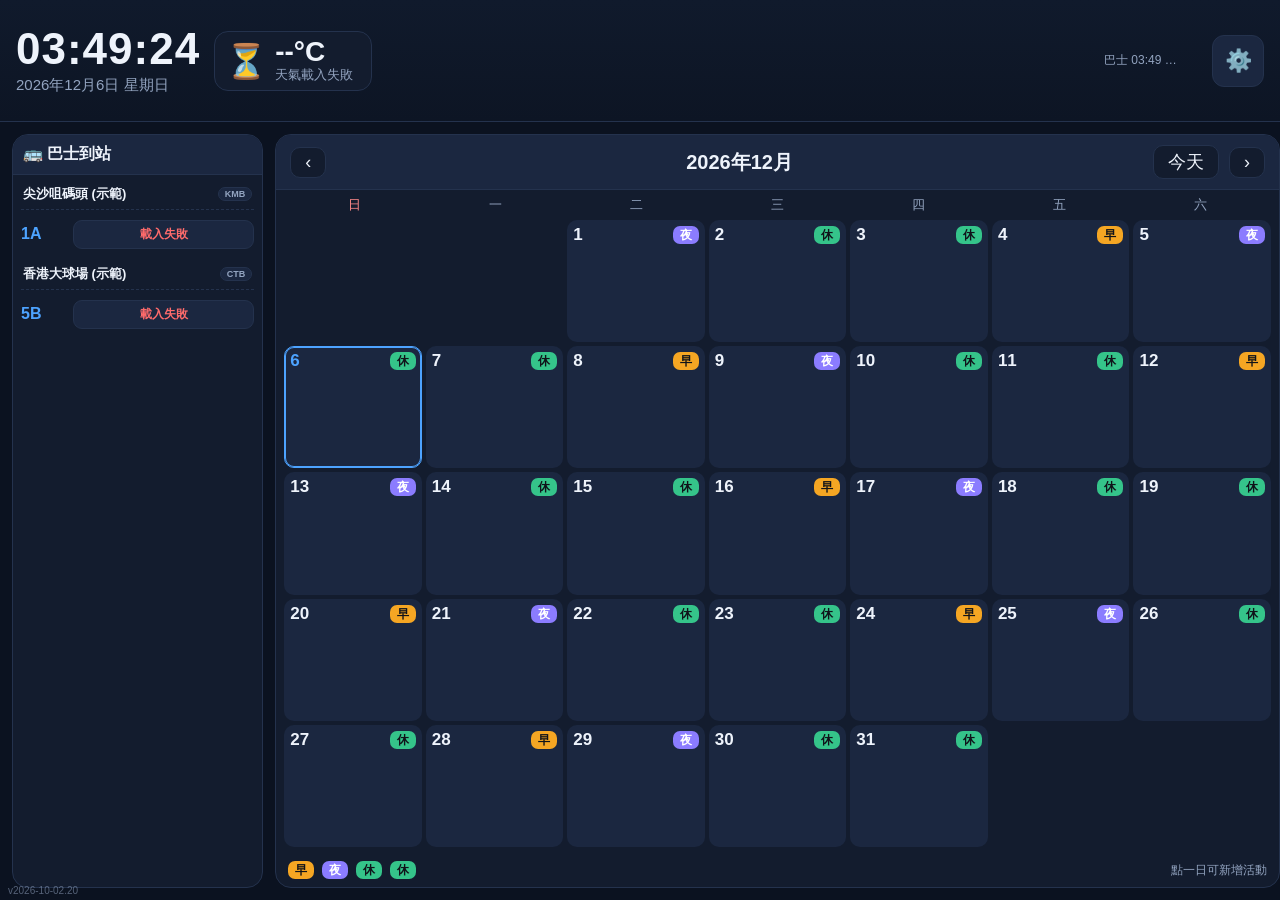
==== index.html @ 6d2604f0 "Shrink the landscape bus panel to 20% and scale its type down The bus panel now takes half its forme" ====
<!DOCTYPE html>
<html lang="zh-HK">
<head>
  <meta charset="utf-8">
  <meta name="viewport" content="width=device-width, initial-scale=1, viewport-fit=cover">
  <meta name="apple-mobile-web-app-capable" content="yes">
  <meta name="apple-mobile-web-app-status-bar-style" content="black-translucent">
  <meta name="apple-mobile-web-app-title" content="家庭看板">
  <meta name="theme-color" content="#0b1220">
  <link rel="manifest" href="manifest.json">
  <title>家庭看板 · Home Dashboard</title>
  <link rel="stylesheet" href="style.css?v=24">
</head>
<body>

  <!-- ======================= HEADER ======================= -->
  <header id="topbar">
    <div id="clock">
      <div id="time">--:--</div>
      <div id="date">載入中…</div>
    </div>

    <div id="weather">
      <span id="weather-icon">⏳</span>
      <div id="weather-main">
        <div id="weather-temp">--°C</div>
        <div id="weather-desc">載入天氣…</div>
      </div>
      <div id="weather-extra"></div>
    </div>

    <div id="forecast"></div>

    <div id="status">準備中…</div>
    <button id="settings-btn" title="設定 Settings" aria-label="設定">⚙️</button>
  </header>

  <!-- ======================= MAIN ======================= -->
  <main>
    <!-- BUS PANEL -->
    <section id="bus-panel">
      <h2 class="panel-title">🚌 巴士到站 <span class="en">Bus Arrivals</span></h2>
      <div id="bus-list"></div>
    </section>

    <!-- CALENDAR PANEL -->
    <section id="cal-panel">
      <div id="cal-header">
        <button id="prev-month" aria-label="上個月">‹</button>
        <h2 id="cal-title">----</h2>
        <button id="today-btn">今天</button>
        <button id="next-month" aria-label="下個月">›</button>
      </div>
      <div id="cal-weekdays"></div>
      <div id="cal-grid"></div>
      <div id="roster-legend"></div>
    </section>
  </main>

  <!-- version marker (bottom-left of the main page) -->
  <div id="app-version"></div>

  <!-- on-device tap diagnostics (only shown with ?debug=1) -->
  <div id="tap-debug" class="hidden">
    <div id="tap-debug-head">TAP DEBUG <span id="tap-debug-count">0</span>
      <button id="tap-debug-toggle">縮小 Collapse</button>
      <button id="tap-debug-copy">複製 Copy</button>
      <button id="tap-debug-close">✕</button>
    </div>
    <div id="tap-debug-log"></div>
  </div>

  <!-- ======================= WEATHER DETAIL ======================= -->
  <div id="weather-modal" class="hidden">
    <div class="modal-card">
      <h3 id="wm-title">今日天氣</h3>
      <div id="wm-body"></div>
      <button id="wm-close">關閉</button>
    </div>
  </div>

  <!-- ======================= SETTINGS ======================= -->
  <div id="settings" class="hidden"></div>

  <!-- ======================= EVENT MODAL ======================= -->
  <div id="modal" class="hidden">
    <div class="modal-card">
      <button id="modal-close" title="關閉" aria-label="關閉">✕</button>
      <h3 id="modal-date">----</h3>
      <div id="modal-events"></div>
      <div class="modal-add">
        <input id="modal-input" type="text" placeholder="輸入活動，例如：覆診 3:00pm" autocomplete="off">
        <button id="modal-add-btn">新增</button>
      </div>
    </div>
  </div>

  <script src="config.js?v=24"></script>
  <script src="settings.js?v=24"></script>
  <script src="app.js?v=24"></script>
</body>
</html>
---- style.css ----
/* ============================================================
   家庭看板 Home Dashboard — styles
   Designed for a wall-mounted tablet in landscape.
   Target: Samsung Galaxy Tab A9 — 1340 x 800 (5:3), Chrome/Android.
   The layout is relative (%, vh) so it also fits iPad mini 4 (1024x768).
   ============================================================ */

:root {
  /* Height of the header bar. `main` is sized from this, so change both
     together if you resize the header. Overridden on wide screens below. */
  --topbar-h: 104px;

  --bg: #0b1220;
  --panel: #131c2e;
  --panel-2: #1b2740;
  --line: #24324d;
  --text: #eef3fb;
  --muted: #93a4c0;
  --accent: #4da3ff;
  --m: #f5a623;   /* Morning 早 */
  --n: #8b7cff;   /* Overnight 夜 */
  --l: #35c48a;   /* Leave 休 */
  --danger: #ff6b6b;
}

* { box-sizing: border-box; -webkit-tap-highlight-color: transparent; }

html, body {
  margin: 0;
  height: 100%;
  background: var(--bg);
  color: var(--text);
  font-family: -apple-system, "PingFang HK", "Helvetica Neue", "Noto Sans TC", sans-serif;
  overflow: hidden;
  user-select: none;
  -webkit-user-select: none;
}

/* ---------------- HEADER ---------------- */
#topbar {
  height: var(--topbar-h);
  display: flex;
  align-items: center;
  gap: 14px;
  padding: 0 16px;
  background: linear-gradient(180deg, #101a2c, #0d1524);
  border-bottom: 1px solid var(--line);
}

#clock { display: flex; flex-direction: column; min-width: 160px; }
#time { font-size: 36px; font-weight: 700; line-height: 1; letter-spacing: 1px; font-variant-numeric: tabular-nums; }
#date { font-size: 13px; color: var(--muted); margin-top: 5px; }

#weather {
  display: flex; align-items: center; gap: 8px;
  padding: 6px 10px; border-radius: 14px;
  background: var(--panel); border: 1px solid var(--line);
  cursor: pointer;
  /* Keep the current-weather box compact so the 7-day forecast gets the space. */
  flex: 0 1 auto; max-width: 240px; min-width: 0;
}
#weather:active { border-color: var(--accent); }
#weather-icon { font-size: 26px; flex: 0 0 auto; }
#weather-temp { font-size: 20px; font-weight: 700; line-height: 1; }
#weather-desc { font-size: 12px; color: var(--muted); max-width: 150px; white-space: nowrap; overflow: hidden; text-overflow: ellipsis; }
#weather-extra { font-size: 12px; color: var(--muted); white-space: nowrap; overflow: hidden; text-overflow: ellipsis; }
/* the temp/desc/extra stack only makes the box wider, so let it shrink */
#weather-main { min-width: 0; }

/* 7-day forecast strip */
#forecast { display: flex; gap: 4px; flex: 1 1 auto; min-width: 0; justify-content: flex-end; overflow: hidden; }
.fc-day {
  display: flex; flex-direction: column; align-items: center;
  flex: 1 1 0; min-width: 0; padding: 4px 3px; border-radius: 10px;
  background: var(--panel); border: 1px solid var(--line);
}
.fc-dow { font-size: 11px; color: var(--muted); }
.fc-icon { font-size: 18px; line-height: 1.2; }
.fc-temp { font-size: 11px; font-variant-numeric: tabular-nums; }
.fc-hi { color: #ffd27a; }
.fc-lo { color: #9fd0ff; }

#status { font-size: 12px; color: var(--muted); text-align: right; max-width: 80px; overflow: hidden; text-overflow: ellipsis; white-space: nowrap; }

/* ---------------- MAIN LAYOUT ---------------- */
main {
  height: calc(100% - var(--topbar-h));
  display: grid;
  grid-template-columns: 42% 58%;
  gap: 14px;
  padding: 14px;
}

section { background: var(--panel); border: 1px solid var(--line); border-radius: 16px; overflow: hidden; }

.panel-title {
  margin: 0; padding: 12px 16px; font-size: 20px;
  border-bottom: 1px solid var(--line);
  background: var(--panel-2);
}
.panel-title .en { font-size: 13px; color: var(--muted); font-weight: 400; margin-left: 6px; }

/* ---------------- BUS ---------------- */
#bus-panel { display: flex; flex-direction: column; }
#bus-list { flex: 1; overflow-y: auto; padding: 8px 12px 14px; }

.stop-card { margin-bottom: 12px; }
.stop-head {
  display: flex; align-items: center; gap: 8px;
  padding: 6px 2px 8px; font-size: 16px; font-weight: 600;
  border-bottom: 1px dashed var(--line); margin-bottom: 8px;
}
.stop-name { flex: 1; }
.op-tag {
  font-size: 11px; padding: 2px 8px; border-radius: 999px;
  background: var(--panel-2); color: var(--muted); border: 1px solid var(--line);
}

.route-row {
  display: grid;
  grid-template-columns: 96px 1fr;
  align-items: center;
  gap: 8px;
  padding: 6px 0;
}
.route-label { display: flex; flex-direction: column; }
.route-no { font-size: 22px; font-weight: 800; color: var(--accent); line-height: 1.05; }
.route-dest { font-size: 11px; color: var(--muted); white-space: nowrap; overflow: hidden; text-overflow: ellipsis; max-width: 92px; }

.chips { display: flex; gap: 8px; }
.chip {
  flex: 1;
  min-width: 0;
  background: var(--panel-2);
  border: 1px solid var(--line);
  border-radius: 12px;
  padding: 6px 4px;
  text-align: center;
}
.chip-min { font-size: 20px; font-weight: 700; color: #fff; font-variant-numeric: tabular-nums; }
.chip-time { font-size: 11px; color: var(--muted); margin-top: 2px; font-variant-numeric: tabular-nums; }
.chip-note { font-size: 10px; color: var(--m); margin-top: 1px; }
.chip.none .chip-min { font-size: 13px; color: var(--muted); font-weight: 500; }
.chip.loading .chip-min { font-size: 16px; color: var(--muted); }
.chip.err .chip-min { font-size: 12px; color: var(--danger); }

/* ---------------- CALENDAR ---------------- */
#cal-panel { display: flex; flex-direction: column; padding-bottom: 8px; }

#cal-header {
  display: flex; align-items: center; gap: 10px;
  padding: 10px 14px; border-bottom: 1px solid var(--line);
  background: var(--panel-2);
}
#cal-title { margin: 0; font-size: 20px; flex: 1; text-align: center; }
#cal-header button {
  background: var(--panel); color: var(--text); border: 1px solid var(--line);
  border-radius: 10px; font-size: 18px; padding: 4px 14px; cursor: pointer;
}
#cal-header button:active { background: var(--accent); }

#cal-weekdays {
  display: grid; grid-template-columns: repeat(7, 1fr);
  padding: 6px 8px 0; font-size: 13px; color: var(--muted); text-align: center;
}
#cal-weekdays .sun { color: #ff8a8a; }

#cal-grid {
  flex: 1;
  display: grid;
  grid-template-columns: repeat(7, 1fr);
  grid-auto-rows: 1fr;
  gap: 4px;
  padding: 6px 8px 8px;
  overflow: hidden;
}
.cal-cell {
  background: var(--panel-2);
  border: 1px solid transparent;
  border-radius: 10px;
  padding: 4px 5px;
  overflow: hidden;
  display: flex; flex-direction: column;
  cursor: pointer;
  min-height: 0;
}
.cal-cell.empty { background: transparent; cursor: default; }
.cal-cell.today { border-color: var(--accent); box-shadow: 0 0 0 1px var(--accent) inset; }
.cal-cell:active:not(.empty) { background: #26365a; }

.cal-top { display: flex; align-items: center; justify-content: space-between; }
.cal-top-right { display: flex; align-items: center; gap: 4px; }
.cal-wx { font-size: 13px; line-height: 1; }
.cal-day { font-size: 15px; font-weight: 700; }
.cal-cell.today .cal-day { color: var(--accent); }

.badge {
  font-size: 11px; font-weight: 700; line-height: 1;
  padding: 3px 6px; border-radius: 7px; color: #10131a;
}
.badge.M { background: var(--m); }
.badge.N { background: var(--n); color: #fff; }
.badge.L { background: var(--l); }

.cal-events { margin-top: 3px; overflow: hidden; }
.cal-event {
  font-size: 11px; line-height: 1.25; color: #d7e2f5;
  white-space: nowrap; overflow: hidden; text-overflow: ellipsis;
}
.cal-more { font-size: 10px; color: var(--muted); }

#roster-legend {
  display: flex; align-items: center; gap: 8px;
  padding: 6px 12px 0; font-size: 12px;
}
#roster-legend .hint { margin-left: auto; color: var(--muted); }

/* ---------------- MODAL ---------------- */
#modal, #weather-modal {
  position: fixed; inset: 0; background: rgba(3, 8, 18, 0.72);
  display: flex; align-items: center; justify-content: center;
  z-index: 300;   /* above the debug panel (200) so it is never hidden */
}
#modal.hidden, #weather-modal.hidden, #settings.hidden { display: none; }

/* weather detail */
#wm-body { max-height: 52vh; overflow-y: auto; }
.wm-desc { margin: 0 0 6px; font-size: 15px; line-height: 1.5; color: var(--text); }
.wm-meta { font-size: 12px; color: var(--muted); margin-bottom: 12px; }
.wm-warn { font-size: 14px; color: var(--danger); margin-bottom: 12px; }
.wm-h { margin: 16px 0 8px; font-size: 14px; color: var(--accent); }
.wm-row { display: flex; gap: 10px; align-items: flex-start; padding: 6px 0; border-top: 1px solid var(--line); }
.wm-ic { font-size: 20px; }
.wm-mid { flex: 1; }
.wm-day { font-size: 14px; font-weight: 600; }
.wm-txt { font-size: 13px; color: var(--muted); }
.modal-card {
  position: relative;   /* anchor for the top-right close button */
  width: min(520px, 92vw);
  background: var(--panel);
  border: 1px solid var(--line);
  border-radius: 18px;
  padding: 20px;
  box-shadow: 0 24px 60px rgba(0,0,0,0.5);
}
.modal-card h3 { margin: 0 0 14px; font-size: 20px; padding-right: 40px; }
#modal-events { max-height: 40vh; overflow-y: auto; margin-bottom: 12px; }
.modal-event {
  display: flex; align-items: center; gap: 10px;
  background: var(--panel-2); border: 1px solid var(--line);
  border-radius: 10px; padding: 8px 10px; margin-bottom: 6px; font-size: 15px;
}
.modal-event span { flex: 1; }
.modal-event button {
  background: transparent; border: none; color: var(--danger);
  font-size: 18px; cursor: pointer; padding: 0 4px;
}
.modal-add { display: flex; gap: 8px; }
.modal-add input {
  flex: 1; background: var(--panel-2); border: 1px solid var(--line);
  color: var(--text); border-radius: 10px; padding: 12px; font-size: 16px;
}
#modal-add-btn {
  background: var(--accent); color: #04122a; border: none; border-radius: 10px;
  padding: 0 18px; font-size: 16px; font-weight: 700; cursor: pointer;
}
/* Top-right ✕ close button. Only the event modal uses #modal-close; the
   weather modal keeps its full-width 關閉 button. */
#modal-close {
  position: absolute; top: 10px; right: 10px;
  width: 40px; height: 40px; padding: 0;
  background: var(--panel-2); color: var(--muted);
  border: 1px solid var(--line); border-radius: 10px;
  font-size: 20px; line-height: 1; cursor: pointer;
}
#modal-close:active { background: var(--danger); color: #fff; border-color: var(--danger); }

/* ---------------- VERSION MARKER ---------------- */
#app-version {
  position: fixed;
  left: 8px;
  bottom: 4px;
  z-index: 40;
  font-size: 10px;
  line-height: 1;
  color: var(--muted);
  opacity: 0.55;
  pointer-events: none;
  user-select: none;
  -webkit-user-select: none;
}

/* ---------------- TAP DEBUG ----------------
   Only displayed when the page is opened with ?debug=1 */
#tap-debug {
  position: fixed; left: 0; right: 0; bottom: 0;
  height: 34%; z-index: 200;
  background: rgba(8, 12, 22, 0.96);
  border-top: 2px solid var(--accent);
  display: flex; flex-direction: column;
  font-family: ui-monospace, Menlo, monospace;
}
#tap-debug.hidden { display: none; }
#tap-debug.min { height: auto; }
#tap-debug.min #tap-debug-log { display: none; }
#tap-debug-head {
  padding: 6px 10px; font-size: 13px; font-weight: 700; color: var(--accent);
  border-bottom: 1px solid var(--line); display: flex; align-items: center; gap: 10px;
}
#tap-debug-head button {
  background: var(--panel-2); color: var(--text);
  border: 1px solid var(--line); border-radius: 8px; padding: 2px 10px; font-size: 14px;
}
#tap-debug-toggle { margin-left: auto; }
#tap-debug-log { flex: 1; overflow-y: auto; padding: 6px 10px; font-size: 11px; line-height: 1.5; color: #cfe0f7; }
#tap-debug-log div { white-space: nowrap; overflow: hidden; text-overflow: ellipsis; }

/* ---------------- SETTINGS ---------------- */
#settings-btn {
  margin-left: 14px;
  background: var(--panel-2); color: var(--text);
  border: 1px solid var(--line); border-radius: 12px;
  font-size: 22px; width: 52px; height: 52px; cursor: pointer;
}
#settings-btn:active { background: var(--accent); }

#settings {
  position: fixed; inset: 0; z-index: 320;   /* above modals and debug panel */
  background: rgba(3, 8, 18, 0.82);
  display: flex; align-items: center; justify-content: center;
}
#settings.hidden { display: none; }

.settings-panel {
  width: min(900px, 96vw); height: min(94vh, 900px);
  background: var(--panel); border: 1px solid var(--line); border-radius: 18px;
  display: flex; flex-direction: column; overflow: hidden;
  box-shadow: 0 30px 80px rgba(0,0,0,0.6);
}
.settings-head {
  display: flex; align-items: center; justify-content: space-between;
  padding: 14px 18px; border-bottom: 1px solid var(--line); background: var(--panel-2);
}
.settings-head h2 { margin: 0; font-size: 20px; }
.settings-body { flex: 1; overflow-y: auto; padding: 16px 18px; -webkit-overflow-scrolling: touch; }
.settings-foot { padding: 12px 18px; border-top: 1px solid var(--line); background: var(--panel-2); }
.settings-foot button { width: 100%; }

.settings-section { margin-bottom: 22px; }
.settings-section h3 { margin: 0 0 10px; font-size: 16px; color: var(--accent); }
.sf { display: flex; flex-direction: column; gap: 5px; margin-bottom: 10px; }
.sf-label { font-size: 12px; color: var(--muted); }
.sf-hint { font-size: 11px; color: var(--muted); }
.sf-row { display: flex; gap: 12px; flex-wrap: wrap; align-items: flex-end; }
.sf-row .sf { flex: 1; min-width: 130px; margin-bottom: 0; }

.inp {
  background: var(--panel-2); color: var(--text); border: 1px solid var(--line);
  border-radius: 10px; padding: 10px 12px; font-size: 15px; width: 100%;
  -webkit-appearance: none; appearance: none;
}
.inp.mono { font-family: ui-monospace, Menlo, monospace; }
select.inp { background-image: none; }

button.primary {
  background: var(--accent); color: #04122a; border: none; border-radius: 10px;
  padding: 11px 18px; font-size: 15px; font-weight: 700; cursor: pointer;
}
button.ghost {
  background: var(--panel-2); color: var(--text); border: 1px solid var(--line);
  border-radius: 10px; padding: 10px 16px; font-size: 14px; cursor: pointer;
}
button.small { padding: 7px 12px; font-size: 13px; }
button.danger { color: var(--danger); }
button.icon-btn {
  background: var(--panel-2); color: var(--danger); border: 1px solid var(--line);
  border-radius: 9px; padding: 9px 12px; font-size: 15px; cursor: pointer;
}

.stop-edit {
  border: 1px solid var(--line); border-radius: 12px; padding: 12px;
  margin-bottom: 12px; background: #101a2c;
}
.stop-edit-head { display: flex; gap: 10px; margin-bottom: 10px; }
.stop-edit-head .inp { flex: 1; }
.route-edit { display: flex; gap: 8px; margin-bottom: 6px; }
.route-edit .inp:first-child { flex: 2; }
.route-edit .inp:nth-child(2) { flex: 1; }
.route-edit-list { margin-top: 6px; }

.search-helper {
  margin-top: 16px; border: 1px dashed var(--line); border-radius: 12px; padding: 12px;
}
.search-helper h4 { margin: 0 0 10px; font-size: 14px; color: var(--accent); }
.search-results { margin-top: 12px; max-height: 300px; overflow-y: auto; }
.search-row {
  display: flex; align-items: center; gap: 10px;
  padding: 8px 6px; border-bottom: 1px solid var(--line);
}
.search-info { flex: 1; display: flex; flex-direction: column; gap: 2px; }
.search-info .mono { font-family: ui-monospace, Menlo, monospace; color: var(--accent); font-size: 12px; }

/* ---------------- WIDE LANDSCAPE (Galaxy Tab A9, 5:3) ----------------
   At 1340x800 there is much more width than the old 4:3 iPad, so give the
   header more room and let the calendar take a bigger share. */
@media (orientation: landscape) and (min-width: 1100px) {
  :root { --topbar-h: 122px; }

  /* Bus panel gets half the width it used to; the calendar takes the rest. */
  main { grid-template-columns: 20% 80%; gap: 12px; padding: 12px; }

  #time { font-size: 44px; }
  #date { font-size: 15px; }
  #weather-icon { font-size: 34px; }
  #weather-temp { font-size: 28px; }
  #weather-desc { font-size: 13px; max-width: 330px; }
  #weather-extra { font-size: 13px; }

  .fc-day { min-width: 52px; padding: 5px 4px; }
  .fc-dow { font-size: 12px; }
  .fc-icon { font-size: 22px; }
  .fc-temp { font-size: 12px; }

  /* --- Bus panel scaled for the narrower column --- */
  .panel-title { font-size: 16px; padding: 9px 10px; }
  .panel-title .en { display: none; }      /* no room for the English subtitle */
  #bus-list { padding: 6px 8px 10px; }
  .stop-card { margin-bottom: 8px; }
  .stop-head { font-size: 13px; padding: 4px 2px 6px; margin-bottom: 6px; gap: 6px; }
  .op-tag { font-size: 9px; padding: 1px 6px; }
  .route-row { grid-template-columns: 46px 1fr; gap: 6px; padding: 4px 0; }
  .route-no { font-size: 16px; }
  .route-dest { font-size: 9px; max-width: 44px; }
  .chips { gap: 4px; }
  .chip { padding: 5px 2px; border-radius: 9px; }
  .chip-min { font-size: 14px; }
  .chip-time { font-size: 9px; }
  .chip-note { font-size: 8px; }

  .cal-day { font-size: 17px; }
  .cal-event { font-size: 12px; }
  .cal-wx { font-size: 15px; }
  .badge { font-size: 12px; padding: 3px 7px; }
}

/* ---------------- PORTRAIT FALLBACK ----------------
   The dashboard is built for landscape; in portrait the panels stack. Keep
   everything inside the viewport: cap the bus panel, let it scroll, and give
   the calendar a fixed share so no row or the legend is pushed off-screen. */
@media (orientation: portrait) {
  html, body { overflow: hidden; }

  /* Header: a 2-row grid — clock + weather + gear, then the forecast strip.
     A grid is far more predictable than flex-wrap here. */
  :root { --topbar-h: 172px; }
  #topbar {
    height: var(--topbar-h);
    display: grid;
    grid-template-columns: minmax(0, auto) minmax(0, 1fr) auto;
    grid-template-rows: auto auto;
    align-items: center;
    gap: 4px 10px;
    padding: 8px 12px 6px;
  }
  #clock { grid-column: 1; grid-row: 1; min-width: 0; }
  #time { font-size: 30px; }
  #date { font-size: 12px; margin-top: 2px; }
  #weather { grid-column: 2; grid-row: 1; min-width: 0; }
  #weather-desc { max-width: 140px; }
  #settings-btn { grid-column: 3; grid-row: 1; }
  #status { display: none; }             /* transient text; save the space */
  #forecast {
    grid-column: 1 / -1; grid-row: 2;
    display: flex; justify-content: space-between; gap: 3px;
  }
  .fc-day { min-width: 0; flex: 1 1 0; padding: 3px 2px; }

  /* Stacked panels: give the bus panel a fixed share and let it scroll,
     so the calendar always has room for all six week-rows and the legend. */
  main {
    height: calc(100% - var(--topbar-h));
    grid-template-columns: 1fr;
    grid-template-rows: minmax(0, 34%) minmax(0, 66%);
    gap: 10px;
    padding: 10px;
  }
  #bus-list { max-height: none; }

  #cal-grid { min-height: 0; }
  .cal-cell { padding: 3px 4px; }
  .cal-day { font-size: 15px; }
  .badge { font-size: 10px; padding: 2px 5px; }
  #roster-legend { padding: 4px 10px 0; font-size: 11px; }
}
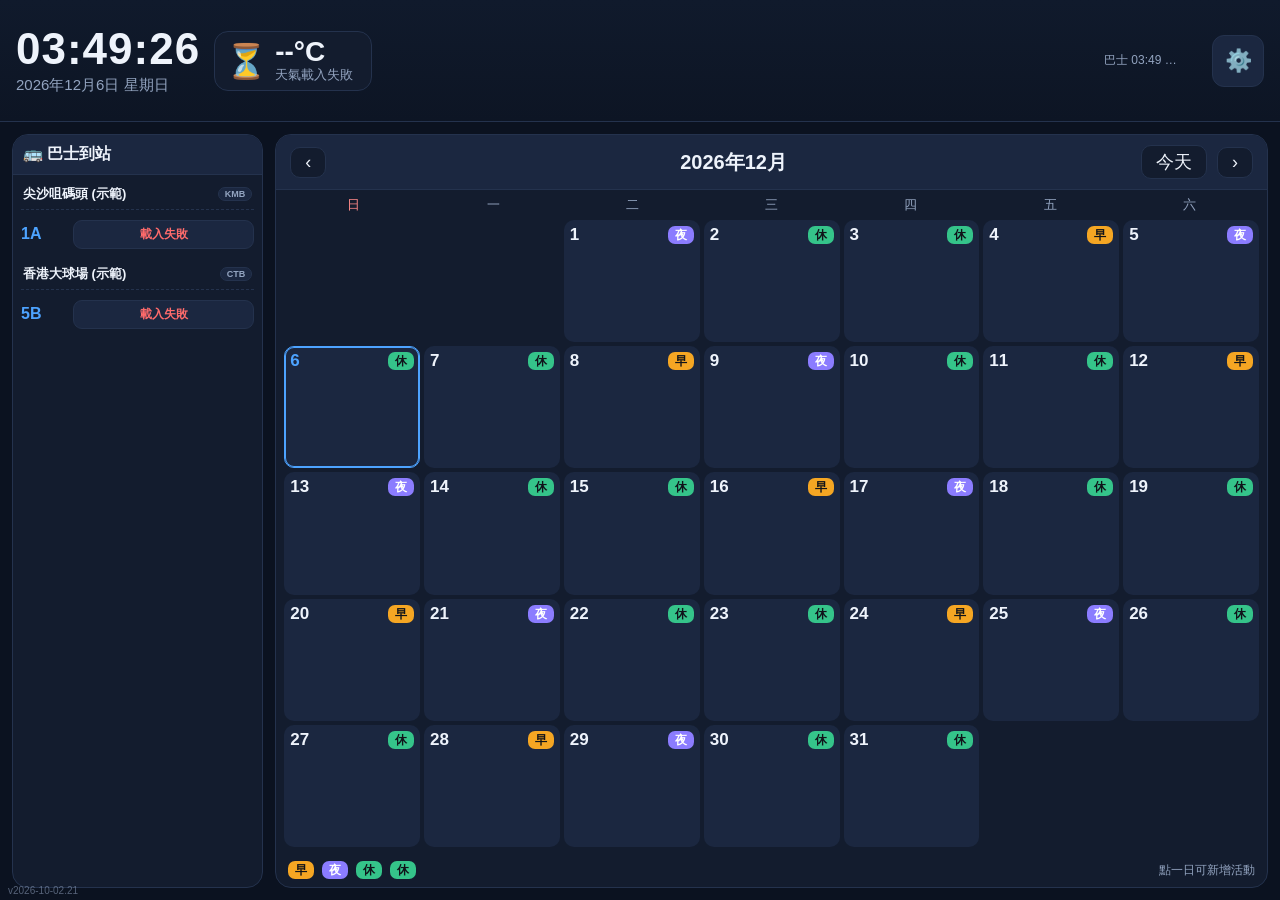
==== commit 9d4c983c: "Make the bus-panel width user-adjustable Add a layout.busWidth setting (percent, default 20) control" ====
--- a/index.html
+++ b/index.html
@@ -9,7 +9,7 @@
   <meta name="theme-color" content="#0b1220">
   <link rel="manifest" href="manifest.json">
   <title>家庭看板 · Home Dashboard</title>
-  <link rel="stylesheet" href="style.css?v=24">
+  <link rel="stylesheet" href="style.css?v=25">
 </head>
 <body>
 
@@ -95,8 +95,8 @@
     </div>
   </div>
 
-  <script src="config.js?v=24"></script>
-  <script src="settings.js?v=24"></script>
-  <script src="app.js?v=24"></script>
+  <script src="config.js?v=25"></script>
+  <script src="settings.js?v=25"></script>
+  <script src="app.js?v=25"></script>
 </body>
 </html>
--- a/style.css
+++ b/style.css
@@ -9,6 +9,10 @@
   /* Height of the header bar. `main` is sized from this, so change both
      together if you resize the header. Overridden on wide screens below. */
   --topbar-h: 104px;
+
+  /* Landscape split: bus panel width. app.js sets this from the saved
+     `layout.busWidth` setting; the calendar takes the remainder. */
+  --bus-w: 20%;
 
   --bg: #0b1220;
   --panel: #131c2e;
@@ -362,6 +366,19 @@
 .inp.mono { font-family: ui-monospace, Menlo, monospace; }
 select.inp { background-image: none; }
 
+/* slider (bus panel width) */
+.range-wrap { display: flex; align-items: center; gap: 12px; }
+.inp.range { padding: 0; height: 8px; border: none; background: var(--line); border-radius: 999px; flex: 1; }
+.inp.range::-webkit-slider-thumb {
+  -webkit-appearance: none; appearance: none; width: 26px; height: 26px; border-radius: 50%;
+  background: var(--accent); border: 2px solid #04122a; cursor: pointer;
+}
+.inp.range::-moz-range-thumb {
+  width: 24px; height: 24px; border-radius: 50%; background: var(--accent);
+  border: 2px solid #04122a; cursor: pointer;
+}
+.range-val { min-width: 46px; text-align: right; font-variant-numeric: tabular-nums; font-weight: 700; }
+
 button.primary {
   background: var(--accent); color: #04122a; border: none; border-radius: 10px;
   padding: 11px 18px; font-size: 15px; font-weight: 700; cursor: pointer;
@@ -406,8 +423,8 @@
 @media (orientation: landscape) and (min-width: 1100px) {
   :root { --topbar-h: 122px; }
 
-  /* Bus panel gets half the width it used to; the calendar takes the rest. */
-  main { grid-template-columns: 20% 80%; gap: 12px; padding: 12px; }
+  /* Bus panel width is user-adjustable (--bus-w); the calendar takes the rest. */
+  main { grid-template-columns: var(--bus-w) minmax(0, 1fr); gap: 12px; padding: 12px; }
 
   #time { font-size: 44px; }
   #date { font-size: 15px; }
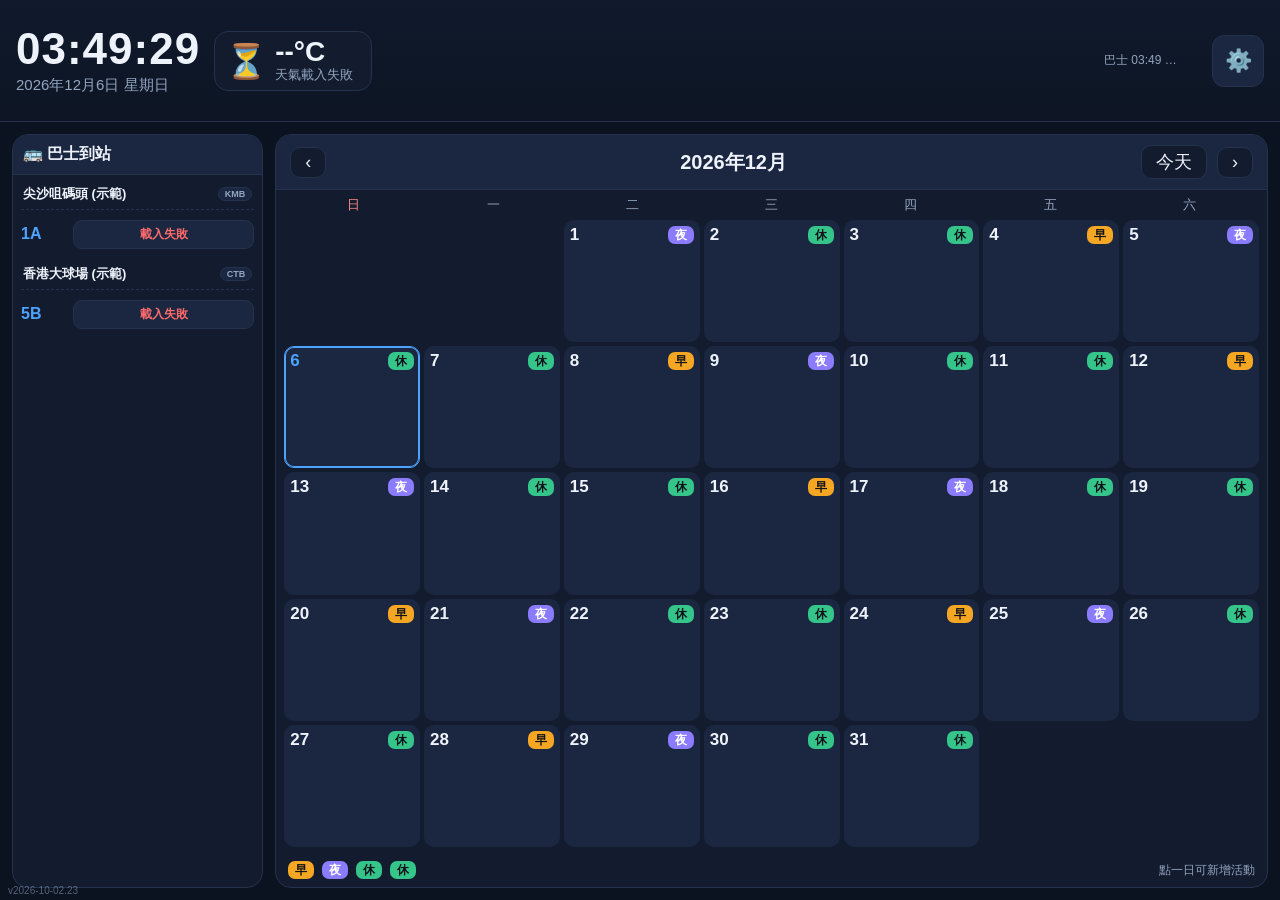
==== commit f35a9da6: "Fix settings Save (and all settings buttons) on touch; apply size setting in portrait Settings butto" ====
--- a/index.html
+++ b/index.html
@@ -9,7 +9,7 @@
   <meta name="theme-color" content="#0b1220">
   <link rel="manifest" href="manifest.json">
   <title>家庭看板 · Home Dashboard</title>
-  <link rel="stylesheet" href="style.css?v=25">
+  <link rel="stylesheet" href="style.css?v=27">
 </head>
 <body>
 
@@ -95,8 +95,8 @@
     </div>
   </div>
 
-  <script src="config.js?v=25"></script>
-  <script src="settings.js?v=25"></script>
-  <script src="app.js?v=25"></script>
+  <script src="config.js?v=27"></script>
+  <script src="settings.js?v=27"></script>
+  <script src="app.js?v=27"></script>
 </body>
 </html>
--- a/style.css
+++ b/style.css
@@ -10,9 +10,10 @@
      together if you resize the header. Overridden on wide screens below. */
   --topbar-h: 104px;
 
-  /* Landscape split: bus panel width. app.js sets this from the saved
-     `layout.busWidth` setting; the calendar takes the remainder. */
+  /* Panel split. app.js sets these from the saved `layout.busWidth` setting:
+     --bus-w is the landscape width, --bus-h the portrait height. */
   --bus-w: 20%;
+  --bus-h: 34%;
 
   --bg: #0b1220;
   --panel: #131c2e;
@@ -497,7 +498,8 @@
   main {
     height: calc(100% - var(--topbar-h));
     grid-template-columns: 1fr;
-    grid-template-rows: minmax(0, 34%) minmax(0, 66%);
+    /* Same setting, but as a HEIGHT in portrait: bus panel on top, calendar below. */
+    grid-template-rows: minmax(0, var(--bus-h)) minmax(0, 1fr);
     gap: 10px;
     padding: 10px;
   }
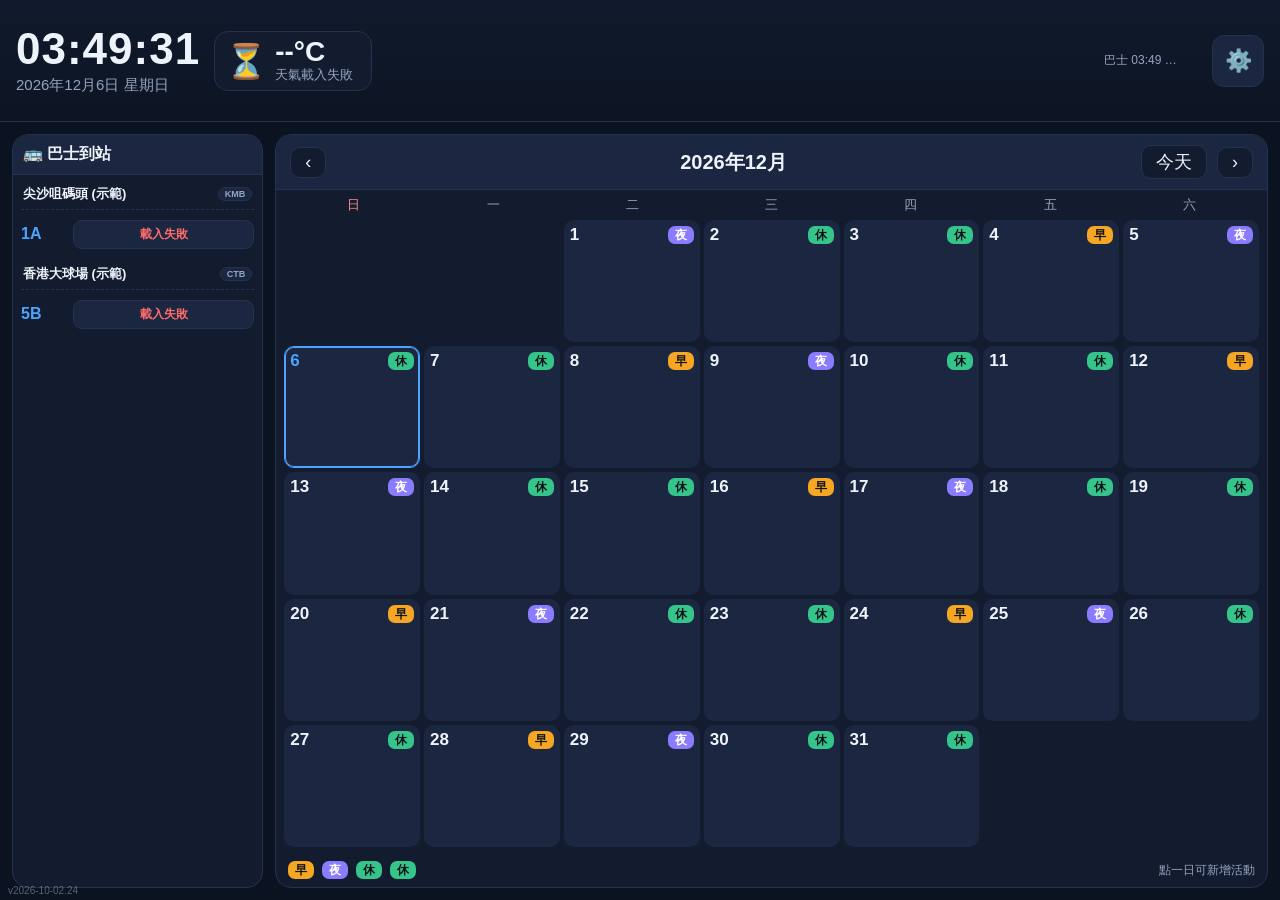
==== commit 07c7e7cf: "Add four adjustable font-size sliders (included in backup) New layout.fonts.{clock,bus,cal,titles} m" ====
--- a/index.html
+++ b/index.html
@@ -9,7 +9,7 @@
   <meta name="theme-color" content="#0b1220">
   <link rel="manifest" href="manifest.json">
   <title>家庭看板 · Home Dashboard</title>
-  <link rel="stylesheet" href="style.css?v=27">
+  <link rel="stylesheet" href="style.css?v=28">
 </head>
 <body>
 
@@ -95,8 +95,8 @@
     </div>
   </div>
 
-  <script src="config.js?v=27"></script>
-  <script src="settings.js?v=27"></script>
-  <script src="app.js?v=27"></script>
+  <script src="config.js?v=28"></script>
+  <script src="settings.js?v=28"></script>
+  <script src="app.js?v=28"></script>
 </body>
 </html>
--- a/style.css
+++ b/style.css
@@ -14,6 +14,13 @@
      --bus-w is the landscape width, --bus-h the portrait height. */
   --bus-w: 20%;
   --bus-h: 34%;
+
+  /* Font scales (1 = default). app.js sets these from `layout.fonts.*`.
+     Each group's text is multiplied by its scale via calc() below. */
+  --fs-clock: 1;
+  --fs-bus: 1;
+  --fs-cal: 1;
+  --fs-titles: 1;
 
   --bg: #0b1220;
   --panel: #131c2e;
@@ -511,3 +518,77 @@
   .badge { font-size: 10px; padding: 2px 5px; }
   #roster-legend { padding: 4px 10px 0; font-size: 11px; }
 }
+
+/* ---------------- USER FONT SCALES ----------------
+   app.js sets --fs-clock / --fs-bus / --fs-cal / --fs-titles from the saved
+   `layout.fonts.*` settings. This block comes last so it multiplies whatever
+   base size the layout (including the media queries above) already chose,
+   in both orientations. 1 = unchanged. */
+#time            { font-size: calc(36px * var(--fs-clock)); }
+#date            { font-size: calc(13px * var(--fs-clock)); }
+#weather-icon    { font-size: calc(26px * var(--fs-clock)); }
+#weather-temp    { font-size: calc(20px * var(--fs-clock)); }
+#weather-desc    { font-size: calc(12px * var(--fs-clock)); }
+#weather-extra   { font-size: calc(12px * var(--fs-clock)); }
+.fc-dow          { font-size: calc(11px * var(--fs-clock)); }
+.fc-icon         { font-size: calc(18px * var(--fs-clock)); }
+.fc-temp         { font-size: calc(11px * var(--fs-clock)); }
+
+.stop-head       { font-size: calc(16px * var(--fs-bus)); }
+.op-tag          { font-size: calc(11px * var(--fs-bus)); }
+.route-no        { font-size: calc(22px * var(--fs-bus)); }
+.route-dest      { font-size: calc(11px * var(--fs-bus)); }
+.chip-min        { font-size: calc(20px * var(--fs-bus)); }
+.chip-time       { font-size: calc(11px * var(--fs-bus)); }
+.chip-note       { font-size: calc(10px * var(--fs-bus)); }
+.chip.none .chip-min  { font-size: calc(13px * var(--fs-bus)); }
+.chip.loading .chip-min { font-size: calc(16px * var(--fs-bus)); }
+.chip.err .chip-min   { font-size: calc(12px * var(--fs-bus)); }
+
+.cal-day         { font-size: calc(15px * var(--fs-cal)); }
+.cal-event       { font-size: calc(11px * var(--fs-cal)); }
+.cal-more        { font-size: calc(10px * var(--fs-cal)); }
+.cal-wx          { font-size: calc(13px * var(--fs-cal)); }
+.badge           { font-size: calc(11px * var(--fs-cal)); }
+
+.panel-title     { font-size: calc(20px * var(--fs-titles)); }
+.panel-title .en { font-size: calc(13px * var(--fs-titles)); }
+#cal-title       { font-size: calc(20px * var(--fs-titles)); }
+#roster-legend   { font-size: calc(12px * var(--fs-titles)); }
+.cal-weekdays    { font-size: calc(13px * var(--fs-titles)); }
+
+/* Landscape bases differ, so restate them here (still multiplied). */
+@media (orientation: landscape) and (min-width: 1100px) {
+  #time          { font-size: calc(44px * var(--fs-clock)); }
+  #date          { font-size: calc(15px * var(--fs-clock)); }
+  #weather-icon  { font-size: calc(34px * var(--fs-clock)); }
+  #weather-temp  { font-size: calc(28px * var(--fs-clock)); }
+  #weather-desc  { font-size: calc(13px * var(--fs-clock)); }
+  #weather-extra { font-size: calc(13px * var(--fs-clock)); }
+  .fc-dow        { font-size: calc(12px * var(--fs-clock)); }
+  .fc-icon       { font-size: calc(22px * var(--fs-clock)); }
+  .fc-temp       { font-size: calc(12px * var(--fs-clock)); }
+
+  .panel-title   { font-size: calc(16px * var(--fs-titles)); }
+  .stop-head     { font-size: calc(13px * var(--fs-bus)); }
+  .op-tag        { font-size: calc(9px * var(--fs-bus)); }
+  .route-no      { font-size: calc(16px * var(--fs-bus)); }
+  .route-dest    { font-size: calc(9px * var(--fs-bus)); }
+  .chip-min      { font-size: calc(14px * var(--fs-bus)); }
+  .chip-time     { font-size: calc(9px * var(--fs-bus)); }
+  .chip-note     { font-size: calc(8px * var(--fs-bus)); }
+
+  .cal-day       { font-size: calc(17px * var(--fs-cal)); }
+  .cal-event     { font-size: calc(12px * var(--fs-cal)); }
+  .cal-wx        { font-size: calc(15px * var(--fs-cal)); }
+  .badge         { font-size: calc(12px * var(--fs-cal)); }
+}
+
+/* Portrait bases differ too. */
+@media (orientation: portrait) {
+  #time          { font-size: calc(30px * var(--fs-clock)); }
+  #date          { font-size: calc(12px * var(--fs-clock)); }
+  .cal-day       { font-size: calc(15px * var(--fs-cal)); }
+  .badge         { font-size: calc(10px * var(--fs-cal)); }
+  #roster-legend { font-size: calc(11px * var(--fs-titles)); }
+}
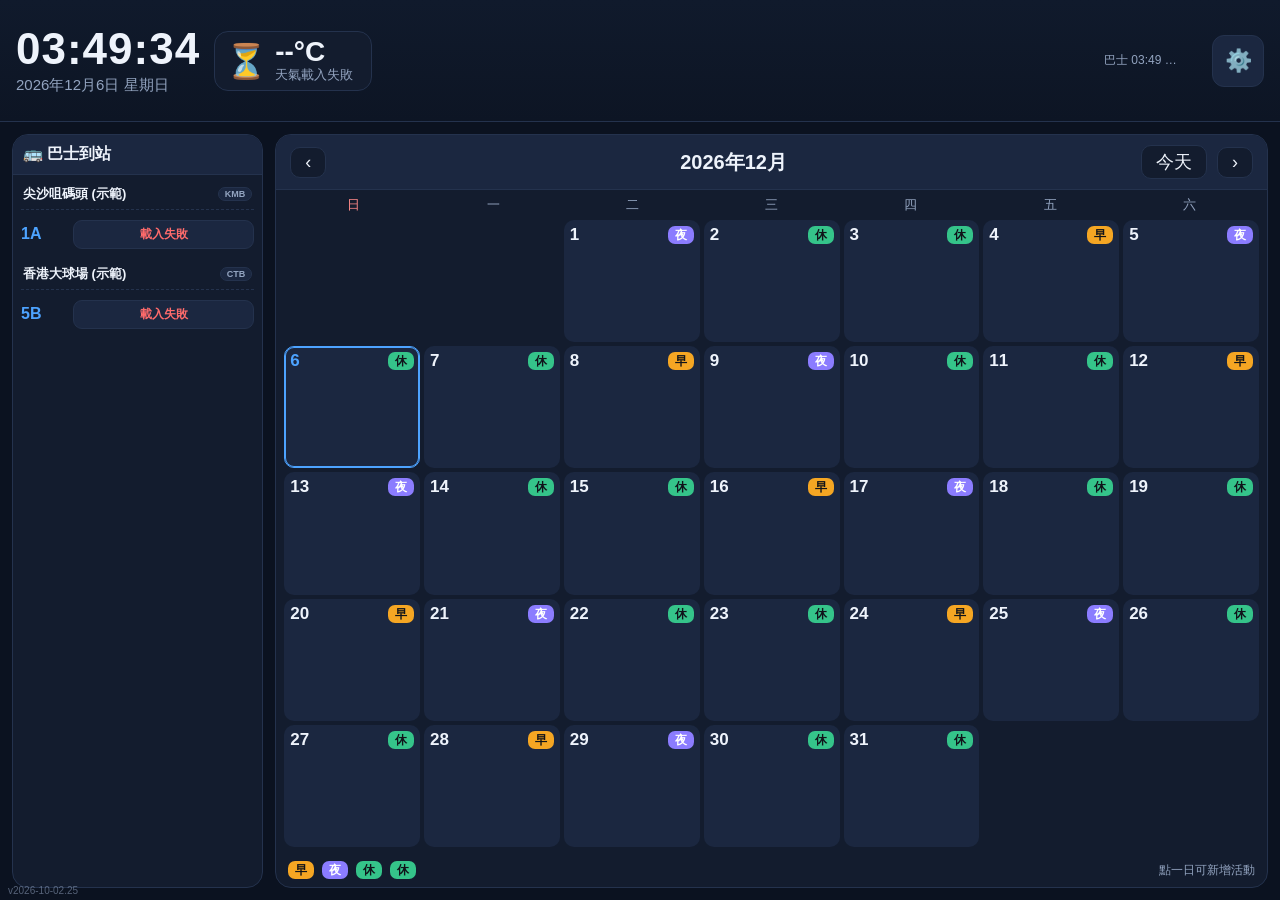
==== commit 6d56ed51: "Add adjustable current-weather box width (handy in portrait) New layout.weatherWidth setting (percen" ====
--- a/index.html
+++ b/index.html
@@ -9,7 +9,7 @@
   <meta name="theme-color" content="#0b1220">
   <link rel="manifest" href="manifest.json">
   <title>家庭看板 · Home Dashboard</title>
-  <link rel="stylesheet" href="style.css?v=28">
+  <link rel="stylesheet" href="style.css?v=29">
 </head>
 <body>
 
@@ -95,8 +95,8 @@
     </div>
   </div>
 
-  <script src="config.js?v=28"></script>
-  <script src="settings.js?v=28"></script>
-  <script src="app.js?v=28"></script>
+  <script src="config.js?v=29"></script>
+  <script src="settings.js?v=29"></script>
+  <script src="app.js?v=29"></script>
 </body>
 </html>
--- a/style.css
+++ b/style.css
@@ -21,6 +21,10 @@
   --fs-bus: 1;
   --fs-cal: 1;
   --fs-titles: 1;
+
+  /* Current-weather box max width. app.js sets this from `layout.weatherWidth`
+     (a percentage of the header); used in both orientations. */
+  --weather-w: 30%;
 
   --bg: #0b1220;
   --panel: #131c2e;
@@ -68,13 +72,13 @@
   padding: 6px 10px; border-radius: 14px;
   background: var(--panel); border: 1px solid var(--line);
   cursor: pointer;
-  /* Keep the current-weather box compact so the 7-day forecast gets the space. */
-  flex: 0 1 auto; max-width: 240px; min-width: 0;
+  /* Width is user-adjustable in portrait (and as a cap in landscape). */
+  flex: 0 1 auto; max-width: var(--weather-w); min-width: 0;
 }
 #weather:active { border-color: var(--accent); }
 #weather-icon { font-size: 26px; flex: 0 0 auto; }
 #weather-temp { font-size: 20px; font-weight: 700; line-height: 1; }
-#weather-desc { font-size: 12px; color: var(--muted); max-width: 150px; white-space: nowrap; overflow: hidden; text-overflow: ellipsis; }
+#weather-desc { font-size: 12px; color: var(--muted); white-space: nowrap; overflow: hidden; text-overflow: ellipsis; }
 #weather-extra { font-size: 12px; color: var(--muted); white-space: nowrap; overflow: hidden; text-overflow: ellipsis; }
 /* the temp/desc/extra stack only makes the box wider, so let it shrink */
 #weather-main { min-width: 0; }
@@ -438,7 +442,7 @@
   #date { font-size: 15px; }
   #weather-icon { font-size: 34px; }
   #weather-temp { font-size: 28px; }
-  #weather-desc { font-size: 13px; max-width: 330px; }
+  #weather-desc { font-size: 13px; }
   #weather-extra { font-size: 13px; }
 
   .fc-day { min-width: 52px; padding: 5px 4px; }
@@ -491,7 +495,6 @@
   #time { font-size: 30px; }
   #date { font-size: 12px; margin-top: 2px; }
   #weather { grid-column: 2; grid-row: 1; min-width: 0; }
-  #weather-desc { max-width: 140px; }
   #settings-btn { grid-column: 3; grid-row: 1; }
   #status { display: none; }             /* transient text; save the space */
   #forecast {
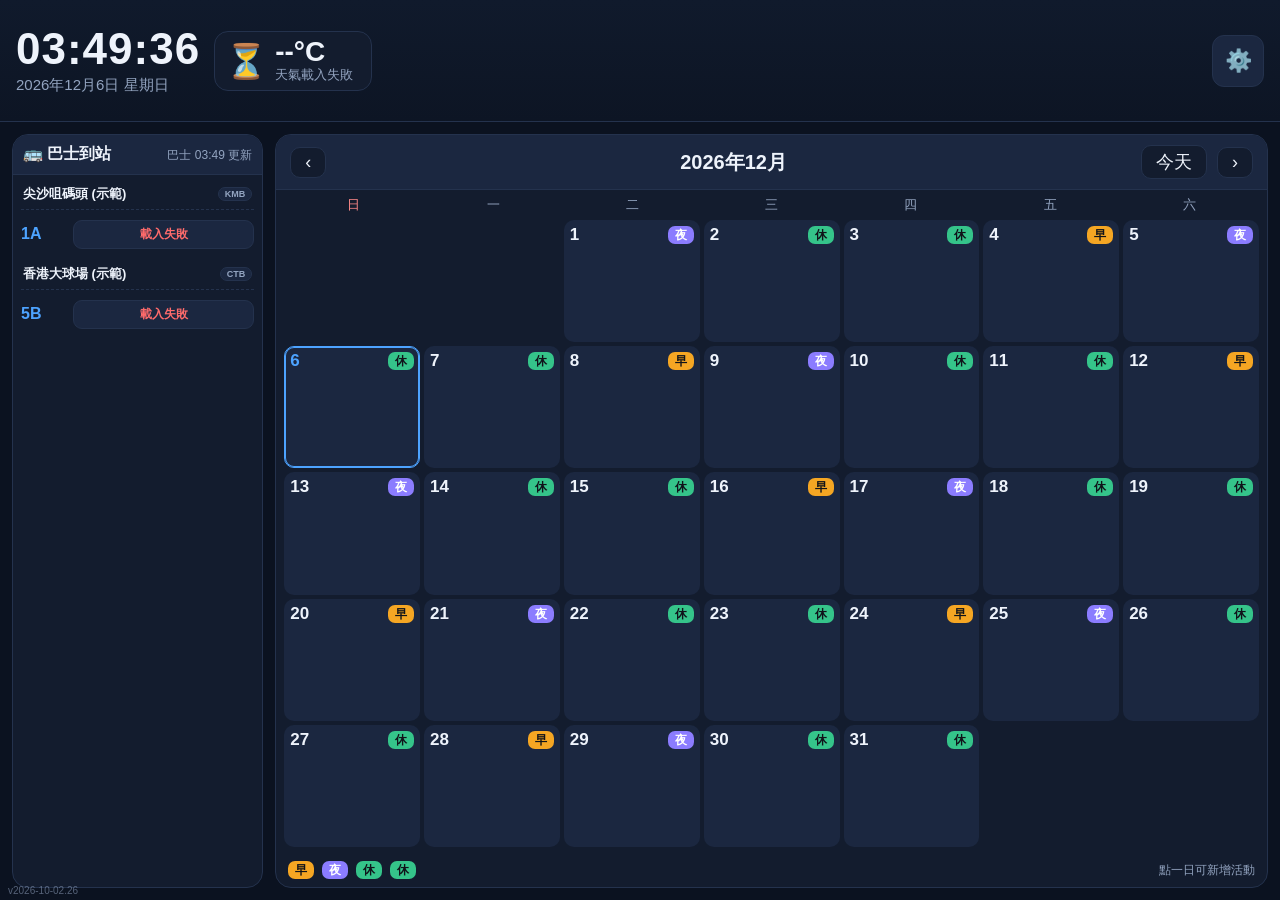
==== commit e8116c93: "Move the bus last-refresh time into the bus panel title row The 'bus HH:MM updated' status lived in " ====
--- a/index.html
+++ b/index.html
@@ -9,7 +9,7 @@
   <meta name="theme-color" content="#0b1220">
   <link rel="manifest" href="manifest.json">
   <title>家庭看板 · Home Dashboard</title>
-  <link rel="stylesheet" href="style.css?v=29">
+  <link rel="stylesheet" href="style.css?v=30">
 </head>
 <body>
 
@@ -31,7 +31,6 @@
 
     <div id="forecast"></div>
 
-    <div id="status">準備中…</div>
     <button id="settings-btn" title="設定 Settings" aria-label="設定">⚙️</button>
   </header>
 
@@ -39,7 +38,7 @@
   <main>
     <!-- BUS PANEL -->
     <section id="bus-panel">
-      <h2 class="panel-title">🚌 巴士到站 <span class="en">Bus Arrivals</span></h2>
+      <h2 class="panel-title">🚌 巴士到站 <span class="en">Bus Arrivals</span><span id="bus-status"></span></h2>
       <div id="bus-list"></div>
     </section>
 
@@ -95,8 +94,8 @@
     </div>
   </div>
 
-  <script src="config.js?v=29"></script>
-  <script src="settings.js?v=29"></script>
-  <script src="app.js?v=29"></script>
+  <script src="config.js?v=30"></script>
+  <script src="settings.js?v=30"></script>
+  <script src="app.js?v=30"></script>
 </body>
 </html>
--- a/style.css
+++ b/style.css
@@ -96,8 +96,6 @@
 .fc-hi { color: #ffd27a; }
 .fc-lo { color: #9fd0ff; }
 
-#status { font-size: 12px; color: var(--muted); text-align: right; max-width: 80px; overflow: hidden; text-overflow: ellipsis; white-space: nowrap; }
-
 /* ---------------- MAIN LAYOUT ---------------- */
 main {
   height: calc(100% - var(--topbar-h));
@@ -113,8 +111,15 @@
   margin: 0; padding: 12px 16px; font-size: 20px;
   border-bottom: 1px solid var(--line);
   background: var(--panel-2);
-}
-.panel-title .en { font-size: 13px; color: var(--muted); font-weight: 400; margin-left: 6px; }
+  display: flex; align-items: baseline; gap: 6px;
+}
+.panel-title .en { font-size: 13px; color: var(--muted); font-weight: 400; margin-left: 0; }
+/* Bus last-refresh time: pushed to the far right of the panel title row. */
+#bus-status {
+  margin-left: auto; min-width: 0;
+  font-size: 12px; font-weight: 400; color: var(--muted);
+  white-space: nowrap; overflow: hidden; text-overflow: ellipsis; text-align: right;
+}
 
 /* ---------------- BUS ---------------- */
 #bus-panel { display: flex; flex-direction: column; }
@@ -496,7 +501,6 @@
   #date { font-size: 12px; margin-top: 2px; }
   #weather { grid-column: 2; grid-row: 1; min-width: 0; }
   #settings-btn { grid-column: 3; grid-row: 1; }
-  #status { display: none; }             /* transient text; save the space */
   #forecast {
     grid-column: 1 / -1; grid-row: 2;
     display: flex; justify-content: space-between; gap: 3px;
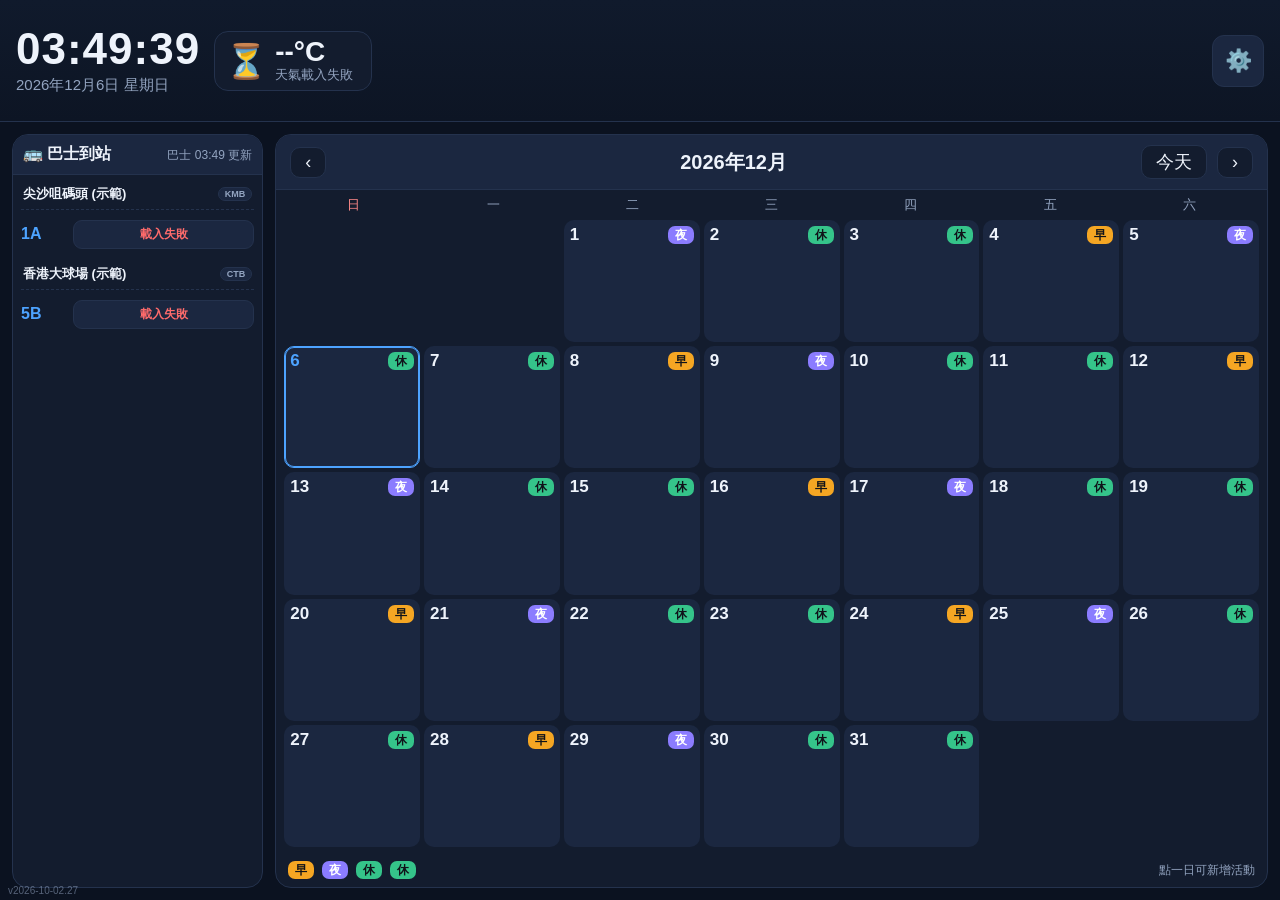
==== commit 7ce5adcc: "Give the weather detail popup a top-right X close button The weather modal used a full-width 關閉 butt" ====
--- a/index.html
+++ b/index.html
@@ -9,7 +9,7 @@
   <meta name="theme-color" content="#0b1220">
   <link rel="manifest" href="manifest.json">
   <title>家庭看板 · Home Dashboard</title>
-  <link rel="stylesheet" href="style.css?v=30">
+  <link rel="stylesheet" href="style.css?v=31">
 </head>
 <body>
 
@@ -72,9 +72,9 @@
   <!-- ======================= WEATHER DETAIL ======================= -->
   <div id="weather-modal" class="hidden">
     <div class="modal-card">
+      <button id="wm-close" class="modal-close" title="關閉" aria-label="關閉">✕</button>
       <h3 id="wm-title">今日天氣</h3>
       <div id="wm-body"></div>
-      <button id="wm-close">關閉</button>
     </div>
   </div>
 
@@ -84,7 +84,7 @@
   <!-- ======================= EVENT MODAL ======================= -->
   <div id="modal" class="hidden">
     <div class="modal-card">
-      <button id="modal-close" title="關閉" aria-label="關閉">✕</button>
+      <button id="modal-close" class="modal-close" title="關閉" aria-label="關閉">✕</button>
       <h3 id="modal-date">----</h3>
       <div id="modal-events"></div>
       <div class="modal-add">
@@ -94,8 +94,8 @@
     </div>
   </div>
 
-  <script src="config.js?v=30"></script>
-  <script src="settings.js?v=30"></script>
-  <script src="app.js?v=30"></script>
+  <script src="config.js?v=31"></script>
+  <script src="settings.js?v=31"></script>
+  <script src="app.js?v=31"></script>
 </body>
 </html>
--- a/style.css
+++ b/style.css
@@ -285,16 +285,15 @@
   background: var(--accent); color: #04122a; border: none; border-radius: 10px;
   padding: 0 18px; font-size: 16px; font-weight: 700; cursor: pointer;
 }
-/* Top-right ✕ close button. Only the event modal uses #modal-close; the
-   weather modal keeps its full-width 關閉 button. */
-#modal-close {
+/* Top-right ✕ close button, shared by the event and weather modals. */
+.modal-close {
   position: absolute; top: 10px; right: 10px;
   width: 40px; height: 40px; padding: 0;
   background: var(--panel-2); color: var(--muted);
   border: 1px solid var(--line); border-radius: 10px;
   font-size: 20px; line-height: 1; cursor: pointer;
 }
-#modal-close:active { background: var(--danger); color: #fff; border-color: var(--danger); }
+.modal-close:active { background: var(--danger); color: #fff; border-color: var(--danger); }
 
 /* ---------------- VERSION MARKER ---------------- */
 #app-version {
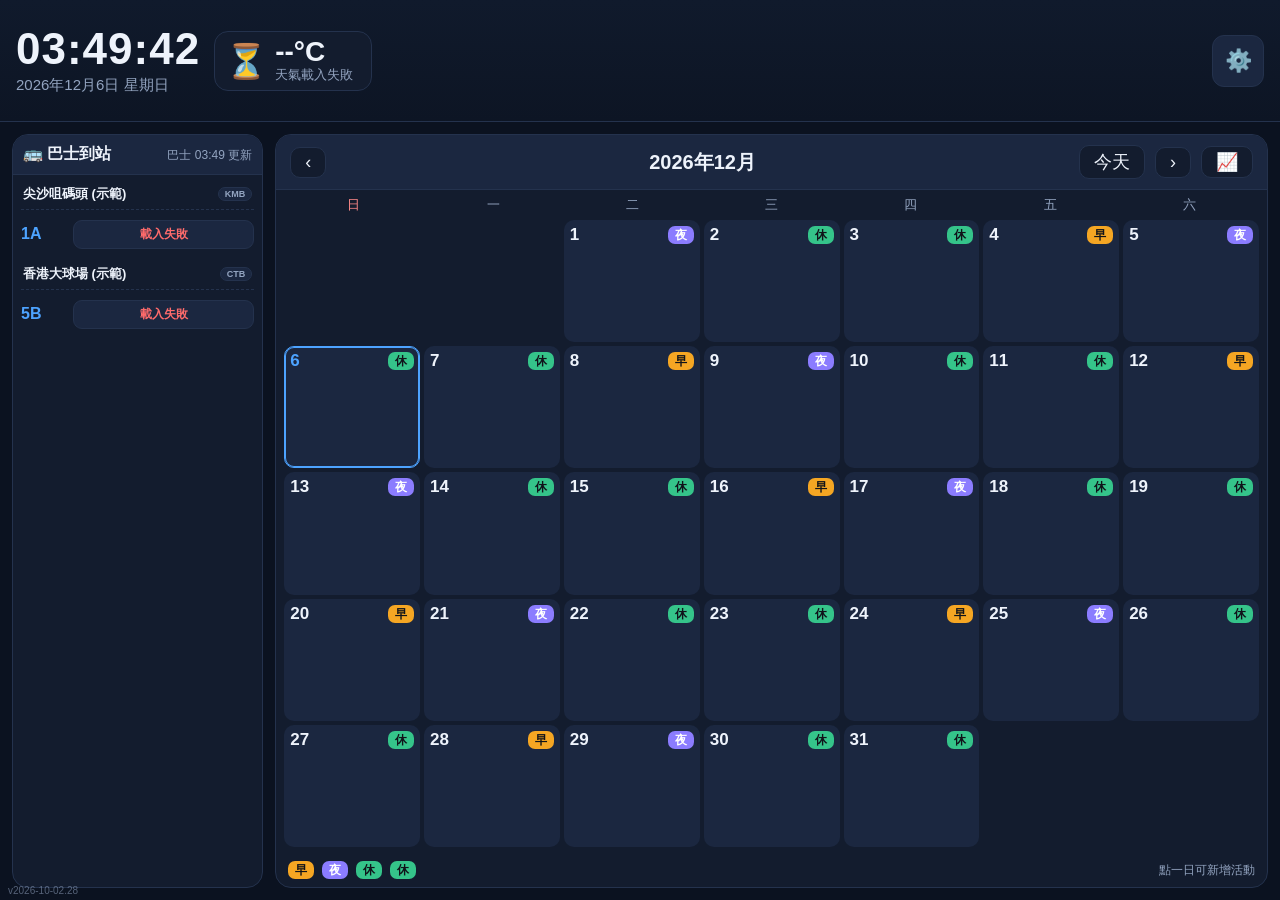
==== commit f8eedece: "Add parrot daily weight + native-SVG line chart New weight tracking in the event popup (tap any day)" ====
--- a/index.html
+++ b/index.html
@@ -9,7 +9,7 @@
   <meta name="theme-color" content="#0b1220">
   <link rel="manifest" href="manifest.json">
   <title>家庭看板 · Home Dashboard</title>
-  <link rel="stylesheet" href="style.css?v=31">
+  <link rel="stylesheet" href="style.css?v=32">
 </head>
 <body>
 
@@ -49,6 +49,7 @@
         <h2 id="cal-title">----</h2>
         <button id="today-btn">今天</button>
         <button id="next-month" aria-label="下個月">›</button>
+        <button id="weight-chart-btn" title="鸚鵡體重圖表" aria-label="鸚鵡體重圖表">📈</button>
       </div>
       <div id="cal-weekdays"></div>
       <div id="cal-grid"></div>
@@ -91,11 +92,33 @@
         <input id="modal-input" type="text" placeholder="輸入活動，例如：覆診 3:00pm" autocomplete="off">
         <button id="modal-add-btn">新增</button>
       </div>
+
+      <div class="modal-weight">
+        <div class="mw-head">🦜 鸚鵡體重 <span class="en">Parrot weight</span></div>
+        <div class="mw-row">
+          <input id="weight-input" type="number" inputmode="decimal" step="1" min="0"
+                 placeholder="例如 425" autocomplete="off">
+          <span class="mw-unit">g</span>
+          <button id="weight-save-btn">記錄</button>
+        </div>
+        <div id="weight-status" class="mw-status"></div>
+      </div>
     </div>
   </div>
 
-  <script src="config.js?v=31"></script>
-  <script src="settings.js?v=31"></script>
-  <script src="app.js?v=31"></script>
+  <!-- ======================= WEIGHT CHART ======================= -->
+  <div id="weight-chart-modal" class="hidden">
+    <div class="modal-card chart-card">
+      <button id="wc-close" class="modal-close" title="關閉" aria-label="關閉">✕</button>
+      <h3 id="wc-title">🦜 鸚鵡體重紀錄</h3>
+      <div id="wc-range" class="wc-range"></div>
+      <div id="weight-chart"></div>
+      <div id="wc-meta" class="wc-meta"></div>
+    </div>
+  </div>
+
+  <script src="config.js?v=32"></script>
+  <script src="settings.js?v=32"></script>
+  <script src="app.js?v=32"></script>
 </body>
 </html>
--- a/style.css
+++ b/style.css
@@ -237,12 +237,12 @@
 #roster-legend .hint { margin-left: auto; color: var(--muted); }
 
 /* ---------------- MODAL ---------------- */
-#modal, #weather-modal {
+#modal, #weather-modal, #weight-chart-modal {
   position: fixed; inset: 0; background: rgba(3, 8, 18, 0.72);
   display: flex; align-items: center; justify-content: center;
   z-index: 300;   /* above the debug panel (200) so it is never hidden */
 }
-#modal.hidden, #weather-modal.hidden, #settings.hidden { display: none; }
+#modal.hidden, #weather-modal.hidden, #weight-chart-modal.hidden, #settings.hidden { display: none; }
 
 /* weather detail */
 #wm-body { max-height: 52vh; overflow-y: auto; }
@@ -285,6 +285,57 @@
   background: var(--accent); color: #04122a; border: none; border-radius: 10px;
   padding: 0 18px; font-size: 16px; font-weight: 700; cursor: pointer;
 }
+
+/* ---- parrot weight (inside the event modal) ---- */
+.modal-weight {
+  margin-top: 14px; padding-top: 12px; border-top: 1px solid var(--line);
+}
+.mw-head { font-size: 15px; font-weight: 600; margin-bottom: 8px; }
+.mw-head .en { font-size: 12px; color: var(--muted); font-weight: 400; margin-left: 4px; }
+.mw-row { display: flex; align-items: center; gap: 8px; }
+#weight-input {
+  flex: 1; min-width: 0; background: var(--panel-2); border: 1px solid var(--line);
+  color: var(--text); border-radius: 10px; padding: 12px; font-size: 16px;
+  -webkit-appearance: none; appearance: none;
+}
+.mw-unit { color: var(--muted); font-size: 15px; }
+#weight-save-btn {
+  background: var(--accent); color: #04122a; border: none; border-radius: 10px;
+  padding: 0 18px; height: 44px; font-size: 16px; font-weight: 700; cursor: pointer;
+}
+.mw-status { margin-top: 8px; font-size: 13px; color: var(--muted); display: flex; align-items: center; gap: 10px; min-height: 18px; }
+.mw-status .mw-cur { color: var(--text); }
+.mw-status .mw-cur.muted { color: var(--muted); }
+.mw-status .mw-del {
+  background: transparent; border: 1px solid var(--line); color: var(--danger);
+  border-radius: 8px; padding: 3px 10px; font-size: 12px; cursor: pointer;
+}
+
+/* ---- calendar cell weight ---- */
+.cal-weight { font-size: 11px; font-weight: 700; color: var(--accent); margin-top: 2px; font-variant-numeric: tabular-nums; }
+
+/* ---- weight chart modal ---- */
+.chart-card { width: min(620px, 94vw); }
+#wc-range { display: flex; flex-wrap: wrap; align-items: center; gap: 6px; margin-bottom: 10px; }
+.wc-btn {
+  background: var(--panel-2); color: var(--text); border: 1px solid var(--line);
+  border-radius: 999px; padding: 5px 12px; font-size: 13px; cursor: pointer;
+}
+.wc-btn.active { background: var(--accent); color: #04122a; border-color: var(--accent); font-weight: 700; }
+.wc-date {
+  background: var(--panel-2); color: var(--text); border: 1px solid var(--line);
+  border-radius: 8px; padding: 5px 8px; font-size: 13px; width: auto;
+  -webkit-appearance: none; appearance: none;
+}
+#weight-chart { min-height: 180px; }
+#weight-chart svg { width: 100%; height: auto; display: block; }
+#weight-chart .wc-empty { padding: 40px 0; text-align: center; color: var(--muted); }
+.wc-grid { stroke: var(--line); stroke-width: 1; }
+.wc-axis { fill: var(--muted); font-size: 11px; }
+.wc-line { fill: none; stroke: var(--accent); stroke-width: 2.5; stroke-linejoin: round; stroke-linecap: round; }
+.wc-dot { fill: var(--accent); stroke: #04122a; stroke-width: 1.5; }
+.wc-val { fill: var(--text); font-size: 11px; }
+.wc-meta { margin-top: 10px; font-size: 13px; color: var(--muted); }
 /* Top-right ✕ close button, shared by the event and weather modals. */
 .modal-close {
   position: absolute; top: 10px; right: 10px;
